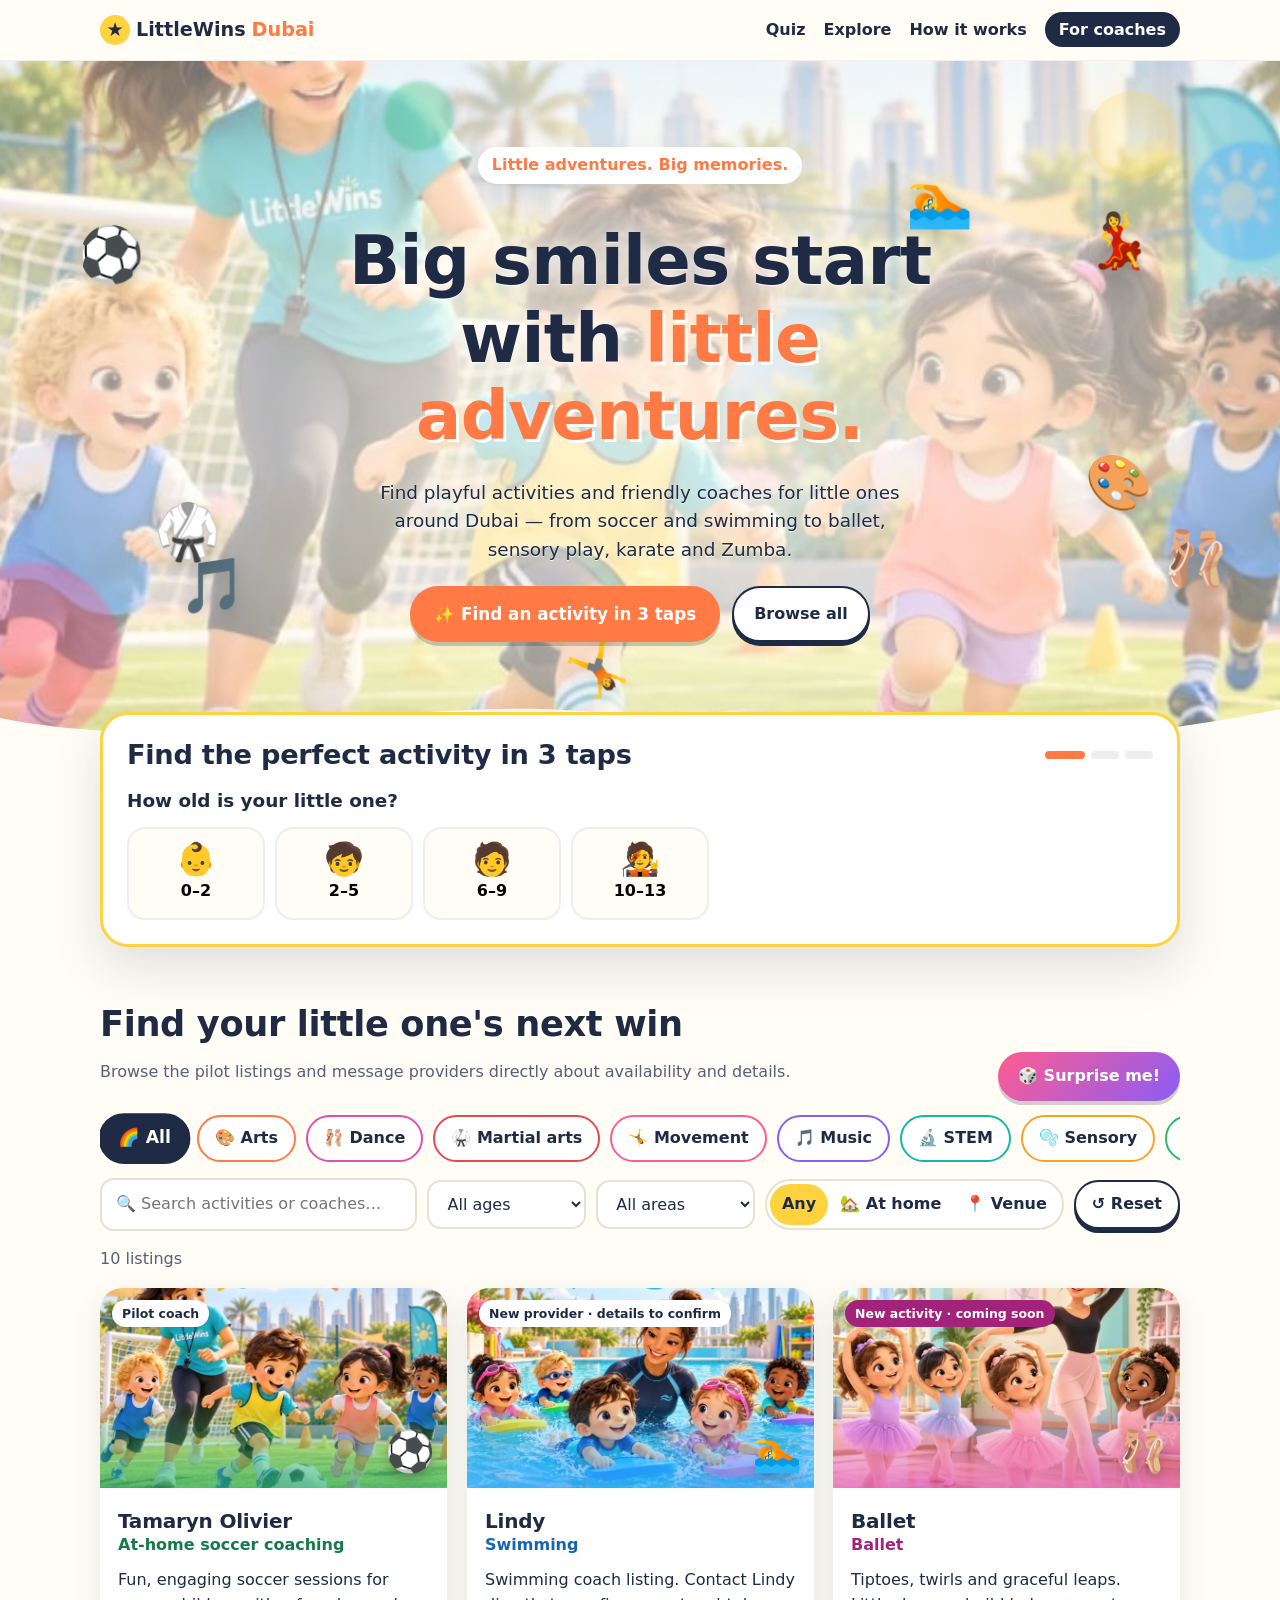
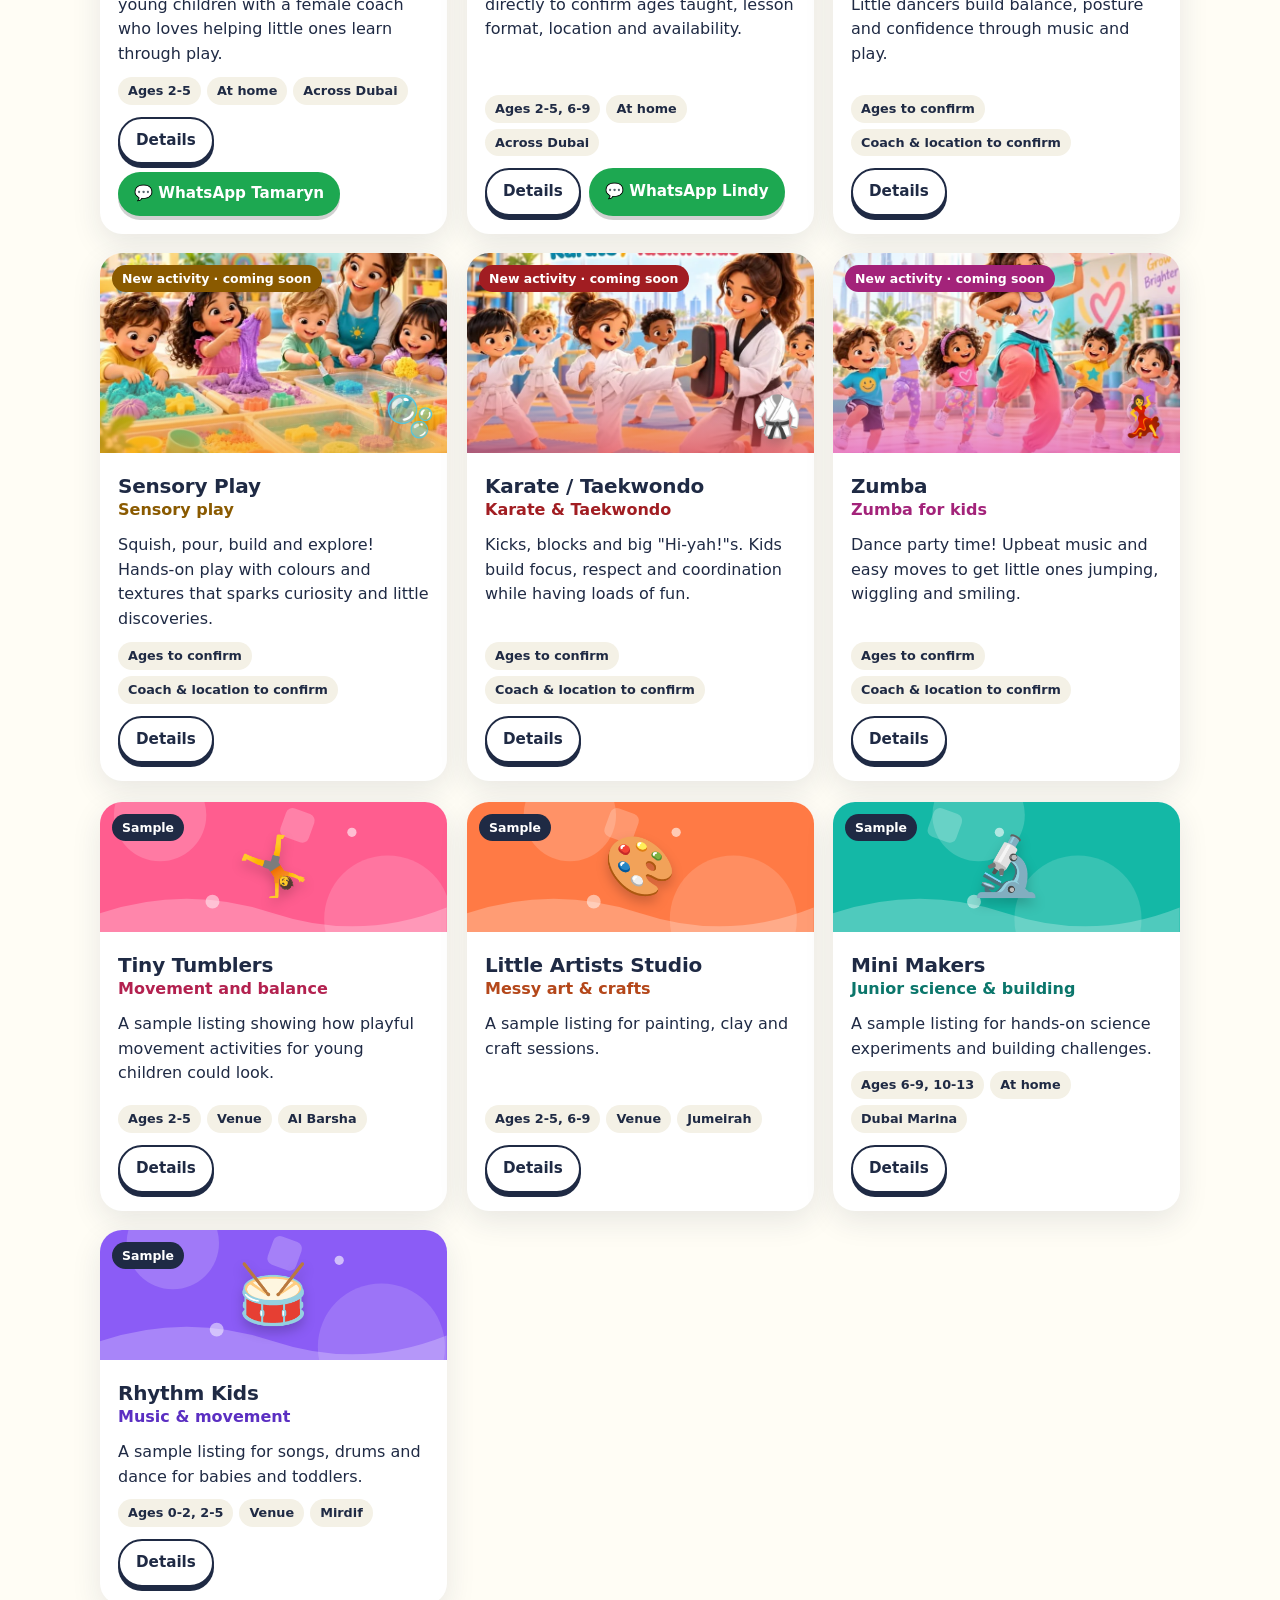
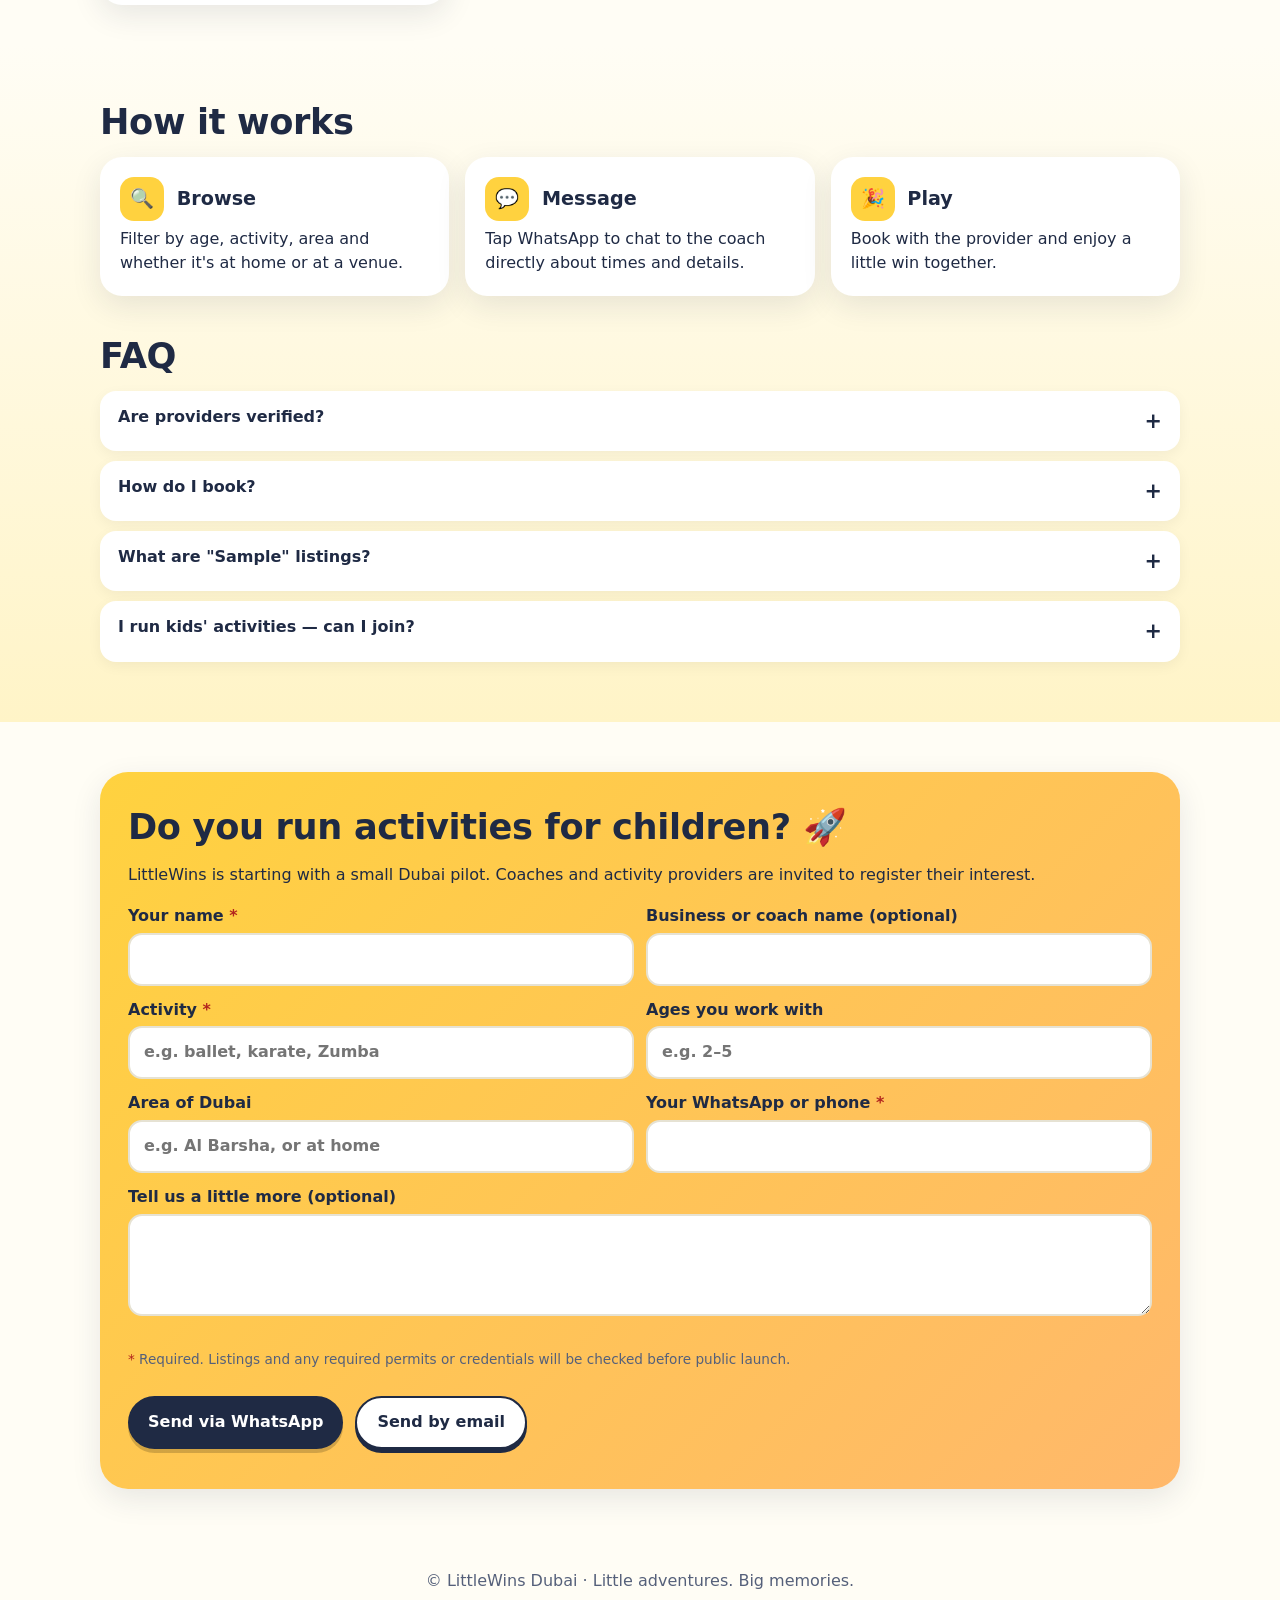
==== preview/index.html @ 43eb69f6 "Preview: Tammy's artwork as hero crossfade + card backgrounds; add Ballet, Sensory Play, Karate/Taek" ====
<!doctype html><html lang="en"><head><meta charset="utf-8"><meta name="robots" content="noindex">
<meta name="viewport" content="width=device-width,initial-scale=1,viewport-fit=cover">
<title>LittleWins Dubai — Fun kids' activities & coaches in Dubai</title>
<meta name="description" content="Find playful activities and friendly coaches for little ones around Dubai, including sports sessions at home. Little adventures. Big memories.">
<meta name="theme-color" content="#FFD23F">
<meta property="og:type" content="website"><meta property="og:title" content="LittleWins Dubai">
<meta property="og:description" content="Little adventures. Big memories. Find fun kids' activities and coaches around Dubai.">
<meta property="og:image" content="../og.png"><meta name="twitter:card" content="summary_large_image">
<link rel="icon" href="data:image/svg+xml,<svg xmlns='http://www.w3.org/2000/svg' viewBox='0 0 100 100'><text y='.9em' font-size='90'>⚽</text></svg>">
<link rel="stylesheet" href="style.css"></head><body>
<a class="skip" href="#browse">Skip to activities</a>
<header class="top"><div class="wrap bar"><a href="#" class="logo"><span class="lg-dot" aria-hidden="true">★</span>LittleWins <span>Dubai</span></a>
<nav aria-label="Main"><a href="#quiz">Quiz</a><a href="#browse">Explore</a><a href="#how">How it works</a><a href="#join" class="pill">For coaches</a></nav></div></header>
<main>
<section class="hero" id="top">
<div class="hero-bg" aria-hidden="true"><span class="slide" style="background-image:url(img/soccer.webp)"></span><span class="slide" style="background-image:url(img/ballet.webp)"></span><span class="slide" style="background-image:url(img/swimming.webp)"></span><span class="slide" style="background-image:url(img/karate.webp)"></span><span class="slide" style="background-image:url(img/zumba.webp)"></span><span class="slide" style="background-image:url(img/sensory.webp)"></span></div><div class="sky" aria-hidden="true"><span class="sun"></span><span class="cloud c1"></span><span class="cloud c2"></span>
<span class="fl f1" data-depth="0.3">⚽</span><span class="fl f2" data-depth="0.6">🎨</span><span class="fl f3" data-depth="0.4">🎵</span><span class="fl f4" data-depth="0.7">🏊</span><span class="fl f5" data-depth="0.5">🤸</span><span class="fl f6" data-depth="0.35">🩰</span><span class="fl f7" data-depth="0.45">🥋</span><span class="fl f8" data-depth="0.55">💃</span>
<span class="blob b1"></span><span class="blob b2"></span><span class="blob b3"></span></div>
<div class="wrap hero-in">
<p class="kicker">Little adventures. Big memories.</p>
<h1 class="pop-words" aria-label="Big smiles start with little adventures."><span>Big</span> <span>smiles</span> <span>start</span> <span>with</span> <span class="hl">little</span> <span class="hl">adventures.</span></h1>
<p class="lead">Find playful activities and friendly coaches for little ones around Dubai — from soccer and swimming to ballet, sensory play, karate and Zumba.</p>
<div class="cta"><a class="btn big" href="#quiz">✨ Find an activity in 3 taps</a><a class="btn ghost" href="#browse">Browse all</a></div>
</div>
<svg class="wave" viewBox="0 0 1440 80" preserveAspectRatio="none" aria-hidden="true"><path d="M0 40 C 240 90 480 0 720 40 S 1200 80 1440 30 V80 H0Z" fill="#FFFDF5"/></svg>
</section>

<section id="quiz" class="wrap reveal"><div class="quiz">
<div class="qhead"><h2>Find the perfect activity in 3 taps</h2><div class="dots" aria-hidden="true"><i></i><i></i><i></i></div></div>
<div class="qstep" data-step="0"><p class="qq">How old is your little one?</p><div class="opts">
<button type="button" data-v="0-2"><b>👶</b>0–2</button><button type="button" data-v="2-5"><b>🧒</b>2–5</button><button type="button" data-v="6-9"><b>🧑</b>6–9</button><button type="button" data-v="10-13"><b>🧑‍🎤</b>10–13</button></div></div>
<div class="qstep" data-step="1" hidden><p class="qq">What do they love?</p><div class="opts" id="qcats"></div></div>
<div class="qstep" data-step="2" hidden><p class="qq">At home or out and about?</p><div class="opts">
<button type="button" data-v="At home"><b>🏡</b>At home</button><button type="button" data-v="Venue"><b>📍</b>Out at a venue</button><button type="button" data-v=""><b>🤷</b>Either</button></div></div>
<div class="qstep" data-step="3" hidden><p class="qq" id="qres" aria-live="polite"></p><div class="cta"><a class="btn" href="#browse">See matches ↓</a><button type="button" class="btn ghost" id="qagain">Start again</button></div></div>
</div></section>

<section id="browse" class="wrap reveal"><div class="bhead"><div><h2>Find your little one's next win</h2>
<p class="muted">Browse the pilot listings and message providers directly about availability and details.</p></div>
<button type="button" id="surprise" class="btn surprise">🎲 Surprise me!</button></div>
<div class="cats" id="cats" role="group" aria-label="Category"></div>
<div class="filters">
<label class="full"><span class="sr">Search</span><input id="q" type="search" placeholder="🔍 Search activities or coaches…"></label>
<label><span class="sr">Age</span><select id="age"><option value="">All ages</option><option value="0-2">0–2 yrs</option><option value="2-5">2–5 yrs</option><option value="6-9">6–9 yrs</option><option value="10-13">10–13 yrs</option></select></label>
<label><span class="sr">Area</span><select id="area"><option value="">All areas</option></select></label>
<div class="seg" role="group" aria-label="Where"><button type="button" data-s="" aria-pressed="true">Any</button><button type="button" data-s="At home" aria-pressed="false">🏡 At home</button><button type="button" data-s="Venue" aria-pressed="false">📍 Venue</button></div>
<button type="button" id="reset" class="btn ghost reset">↺ Reset</button>
</div>
<p id="count" class="muted" aria-live="polite"></p>
<div id="list" class="grid"></div></section>

<section id="how" class="band"><div class="wrap"><h2 class="reveal">How it works</h2><ol class="steps">
<li class="reveal"><b><em>🔍</em> Browse</b><span>Filter by age, activity, area and whether it's at home or at a venue.</span></li>
<li class="reveal"><b><em>💬</em> Message</b><span>Tap WhatsApp to chat to the coach directly about times and details.</span></li>
<li class="reveal"><b><em>🎉</em> Play</b><span>Book with the provider and enjoy a little win together.</span></li></ol>
<h2 class="reveal">FAQ</h2><div class="faq reveal">
<details><summary>Are providers verified?</summary><p>We're a small pilot. Always ask providers about their experience, any required permits and safeguarding before booking.</p></details>
<details><summary>How do I book?</summary><p>Message the provider on WhatsApp. Bookings and arrangements are made directly with them.</p></details>
<details><summary>What are "Sample" listings?</summary><p>They show how listings will look. They aren't real providers and can't be booked.</p></details>
<details><summary>I run kids' activities — can I join?</summary><p>Yes! Fill in the short form below and we'll be in touch.</p></details></div>
</div></section>

<section id="join" class="wrap reveal"><div class="join"><h2>Do you run activities for children? 🚀</h2>
<p>LittleWins is starting with a small Dubai pilot. Coaches and activity providers are invited to register their interest.</p>
<form id="form" novalidate>
<label>Your name <span class="req" aria-hidden="true">*</span><input name="name" required aria-required="true" autocomplete="name"></label>
<label>Business or coach name (optional)<input name="business"></label>
<label>Activity <span class="req" aria-hidden="true">*</span><input name="activity" required aria-required="true" placeholder="e.g. ballet, karate, Zumba"></label>
<label>Ages you work with<input name="ages" placeholder="e.g. 2–5"></label>
<label>Area of Dubai<input name="area" placeholder="e.g. Al Barsha, or at home"></label>
<label>Your WhatsApp or phone <span class="req" aria-hidden="true">*</span><input name="phone" required aria-required="true" type="tel" autocomplete="tel"></label>
<label class="full">Tell us a little more (optional)<textarea name="notes" rows="3"></textarea></label>
<p class="muted small full"><span class="req">*</span> Required. Listings and any required permits or credentials will be checked before public launch.</p>
<div class="cta full"><button class="btn" type="submit" data-via="wa">Send via WhatsApp</button><button class="btn ghost" type="submit" data-via="mail">Send by email</button></div>
<p id="err" class="err full" role="alert"></p></form>
<div id="thanks" class="thanks" hidden tabindex="-1"><div class="big-emoji" aria-hidden="true">🎉</div><h3>Thank you!</h3><p>Your details are ready to send — just press send in the app that opened. We'll be in touch soon.</p></div>
</div></section>
</main>
<dialog id="dlg" aria-labelledby="dlg-t"><div id="dlg-body"></div><button class="close" aria-label="Close">✕</button></dialog>
<footer class="wrap foot">© LittleWins Dubai · Little adventures. Big memories.</footer>
<nav class="dock" aria-label="Quick actions"><a href="#browse"><b>🔍</b>Explore</a><a href="#quiz"><b>✨</b>Quiz</a><button type="button" id="dock-surprise"><b>🎲</b>Surprise</button><a href="#join"><b>🙋</b>Join</a></nav>
<canvas id="confetti" aria-hidden="true"></canvas>
<script src="data.js"></script><script src="app.js"></script></body></html>
---- preview/style.css ----
:root{--y:#FFD23F;--y2:#FFE680;--ink:#1F2A44;--mut:#55607a;--bg:#FFFDF5;--card:#fff;--o:#FF7A45;--p:#FF5D8F;--b:#3DA5FF;--g:#2BB673;--v:#8B5CF6;--t:#14B8A6;--wa:#1DA851;--r:22px;--sh:0 10px 30px rgba(31,42,68,.10)}
[hidden]{display:none!important}
*{box-sizing:border-box}html{scroll-behavior:smooth}
body{margin:0;font:16px/1.55 ui-rounded,"SF Pro Rounded","Nunito",system-ui,-apple-system,"Segoe UI",Roboto,sans-serif;color:var(--ink);background:var(--bg);overflow-x:hidden}
.wrap{max-width:1120px;margin:0 auto;padding:0 20px}
h1,h2,h3{line-height:1.15;margin:.2em 0 .4em;letter-spacing:-.01em}h2{font-size:clamp(1.5rem,4vw,2.2rem)}
a{color:inherit}.muted{color:var(--mut)}.small{font-size:.85rem}
.sr{position:absolute;width:1px;height:1px;overflow:hidden;clip:rect(0 0 0 0)}
.skip{position:absolute;left:-999px;top:8px;background:#fff;padding:8px 12px;border-radius:8px;z-index:99}.skip:focus{left:8px}
:focus-visible{outline:3px solid var(--v);outline-offset:3px;border-radius:10px}
.top{position:sticky;top:0;z-index:20;background:rgba(255,253,245,.85);backdrop-filter:blur(10px);border-bottom:1px solid rgba(0,0,0,.05)}
.bar{display:flex;align-items:center;justify-content:space-between;height:60px}
.logo{font-weight:900;font-size:1.2rem;text-decoration:none;display:flex;align-items:center;gap:6px}.logo span:last-child{color:var(--o)}
.lg-dot{display:inline-grid;place-items:center;width:30px;height:30px;border-radius:50%;background:var(--y);animation:spin 8s linear infinite}
.top nav a{margin-left:18px;text-decoration:none;font-weight:700}.top nav .pill{background:var(--ink);color:#fff;padding:8px 14px;border-radius:99px}
.btn{display:inline-flex;align-items:center;justify-content:center;gap:6px;border:0;cursor:pointer;font:inherit;font-weight:800;padding:12px 20px;border-radius:99px;background:var(--ink);color:#fff;text-decoration:none;transition:transform .15s,box-shadow .2s,background .2s;box-shadow:0 4px 0 rgba(0,0,0,.18)}
.btn:hover{transform:translateY(-2px);box-shadow:0 7px 0 rgba(0,0,0,.18)}.btn:active{transform:translateY(2px) scale(.97);box-shadow:0 1px 0 rgba(0,0,0,.18)}
.btn.ghost{background:#fff;color:var(--ink);border:2px solid var(--ink);box-shadow:0 4px 0 var(--ink)}
.btn.big{font-size:1.05rem;padding:15px 24px;background:var(--o)}.btn.wa{background:var(--wa)}
/* hero */
.hero{position:relative;overflow:hidden;background:linear-gradient(180deg,#8FD3FF 0%,#C9ECFF 35%,var(--y2) 75%,var(--y) 100%);padding:70px 0 110px}
.hero-in{position:relative;z-index:2;max-width:760px;text-align:center}
.kicker{display:inline-block;background:#fff;padding:6px 14px;border-radius:99px;font-weight:800;color:var(--o);box-shadow:var(--sh);animation:drop .7s cubic-bezier(.3,1.6,.5,1) both}
h1{font-size:clamp(2.2rem,8vw,4.2rem);font-weight:900;margin:.35em 0}
.pop-words span{display:inline-block;animation:pop .6s cubic-bezier(.3,1.6,.5,1) both}
.pop-words span:nth-child(1){animation-delay:.1s}.pop-words span:nth-child(2){animation-delay:.2s}.pop-words span:nth-child(3){animation-delay:.3s}.pop-words span:nth-child(4){animation-delay:.4s}.pop-words span:nth-child(5){animation-delay:.55s}.pop-words span:nth-child(6){animation-delay:.7s}
.hl{color:var(--o);text-shadow:3px 3px 0 #fff}
.lead{font-size:1.15rem;max-width:560px;margin:0 auto 22px;animation:fade 1s .8s both}.hero .cta{justify-content:center;animation:fade 1s 1s both}
.cta{display:flex;gap:12px;flex-wrap:wrap}
.sky{position:absolute;inset:0;z-index:1;pointer-events:none}
.sun{position:absolute;top:30px;right:8%;width:90px;height:90px;border-radius:50%;background:radial-gradient(circle,#FFF3B0,#FFC93C);box-shadow:0 0 60px #FFE27A;animation:pulse 4s ease-in-out infinite}
.cloud{position:absolute;background:#fff;border-radius:99px;opacity:.85;height:28px}
.cloud::before,.cloud::after{content:"";position:absolute;background:#fff;border-radius:50%}
.c1{top:60px;left:-120px;width:110px;animation:drift 38s linear infinite}.c1::before{width:50px;height:50px;top:-24px;left:18px}.c1::after{width:36px;height:36px;top:-14px;left:56px}
.c2{top:150px;left:-160px;width:140px;animation:drift 52s linear 8s infinite}.c2::before{width:60px;height:60px;top:-30px;left:24px}.c2::after{width:44px;height:44px;top:-18px;left:74px}
.fl{position:absolute;font-size:clamp(28px,5vw,54px);filter:drop-shadow(0 6px 8px rgba(0,0,0,.15));animation:float 6s ease-in-out infinite;will-change:transform}
.f1{left:6%;top:22%}.f2{right:10%;top:55%;animation-delay:-1s}.f3{left:14%;bottom:18%;animation-delay:-2s}.f4{right:24%;top:14%;animation-delay:-3s}.f5{left:44%;bottom:6%;animation-delay:-4s}.f6{right:4%;bottom:22%;animation-delay:-5s}
.blob{position:absolute;border-radius:50%;opacity:.35;filter:blur(2px)}.b1{width:180px;height:180px;background:var(--p);left:-60px;bottom:10px}.b2{width:120px;height:120px;background:var(--b);right:-30px;top:80px}.b3{width:70px;height:70px;background:var(--g);left:30%;top:20px}
.wave{position:absolute;bottom:-1px;left:0;width:100%;height:70px;z-index:2}
/* quiz */
#quiz{margin-top:-40px;position:relative;z-index:3}
.quiz{background:#fff;border-radius:28px;padding:24px;box-shadow:0 20px 50px rgba(31,42,68,.14);border:3px solid var(--y)}
.qhead{display:flex;justify-content:space-between;align-items:center;gap:12px;flex-wrap:wrap}.qhead h2{font-size:clamp(1.25rem,4vw,1.7rem);margin:0}
.dots{display:flex;gap:6px}.dots i{width:28px;height:8px;border-radius:9px;background:#eee;transition:background .3s,width .3s}.dots i.on{background:var(--o);width:40px}
.qq{font-weight:800;font-size:1.15rem;margin:16px 0 12px}
.opts{display:grid;grid-template-columns:repeat(auto-fill,minmax(130px,1fr));gap:10px}
.opts button{font:inherit;font-weight:800;border:2px solid #eee;background:var(--bg);border-radius:18px;padding:14px 8px;cursor:pointer;display:flex;flex-direction:column;align-items:center;gap:4px;transition:transform .15s,border-color .2s,background .2s}
.opts button b{font-size:2rem;line-height:1}.opts button:hover{transform:translateY(-3px) rotate(-1deg);border-color:var(--y)}.opts button:active{transform:scale(.94)}
.qstep{animation:slidein .35s ease both}
/* browse */
#browse{padding-top:50px;padding-bottom:40px}
.bhead{display:flex;justify-content:space-between;align-items:flex-end;gap:16px;flex-wrap:wrap}
.surprise{background:linear-gradient(135deg,var(--p),var(--v));font-size:1rem}
.surprise.shake{animation:shake .5s}
.cats{display:flex;gap:10px;overflow-x:auto;padding:14px 2px 8px;scrollbar-width:none;-webkit-overflow-scrolling:touch}.cats::-webkit-scrollbar{display:none}
.chip{flex:none;font:inherit;font-weight:800;border:2px solid var(--c,#ddd);background:#fff;color:var(--ink);padding:9px 16px;border-radius:99px;cursor:pointer;transition:transform .2s cubic-bezier(.3,1.6,.5,1),background .2s,color .2s}
.chip:hover{transform:translateY(-2px)}.chip[aria-pressed=true]{background:var(--c,var(--ink));color:#fff;transform:scale(1.08)}
.chip.bump{animation:bump .4s}
.filters{display:grid;grid-template-columns:2fr 1fr 1fr auto auto;gap:10px;align-items:center;margin:8px 0 6px}
input,select,textarea{font:inherit;width:100%;padding:12px 14px;border:2px solid #e6e2d3;border-radius:14px;background:#fff;color:var(--ink);transition:border-color .2s,box-shadow .2s}
input:focus,select:focus,textarea:focus{border-color:var(--o);box-shadow:0 0 0 4px rgba(255,122,69,.18);outline:none}
.seg{display:flex;background:#fff;border:2px solid #e6e2d3;border-radius:99px;padding:3px}
.seg button{font:inherit;font-weight:700;border:0;background:none;padding:8px 12px;border-radius:99px;cursor:pointer;white-space:nowrap;color:var(--ink)}.seg button[aria-pressed=true]{background:var(--y)}
.reset{padding:10px 16px}
.grid{display:grid;grid-template-columns:repeat(auto-fill,minmax(290px,1fr));gap:20px;margin-top:10px}
.card{position:relative;background:var(--card);border-radius:var(--r);overflow:hidden;box-shadow:var(--sh);display:flex;flex-direction:column;transition:transform .25s cubic-bezier(.3,1.4,.5,1),box-shadow .25s;animation:cardin .45s cubic-bezier(.3,1.3,.5,1) both;animation-delay:calc(var(--i,0)*60ms)}
.card:hover{transform:translateY(-6px) rotate(-.4deg);box-shadow:0 18px 40px rgba(31,42,68,.18)}
.card.picked{animation:picked 1s ease;outline:4px solid var(--p);outline-offset:3px}
.card.roll{transform:scale(1.04);box-shadow:0 0 0 4px var(--y)}
.art{height:130px;position:relative;background:var(--c);display:grid;place-items:center;overflow:hidden}
.art svg{position:absolute;inset:0;width:100%;height:100%}
.art .em{position:relative;font-size:58px;filter:drop-shadow(0 6px 6px rgba(0,0,0,.2));transition:transform .3s cubic-bezier(.3,1.6,.5,1)}
.card:hover .art .em{transform:scale(1.18) rotate(-8deg)}
.cbody{padding:16px 18px 18px;display:flex;flex-direction:column;flex:1}
.cbody h3{margin:6px 0 0;font-size:1.25rem}.sub{margin:0 0 8px;color:var(--c2,var(--o));font-weight:800}
.cbody>p{margin:0 0 10px}
.badge{position:absolute;top:12px;left:12px;background:#fff;font-size:.78rem;font-weight:800;padding:4px 10px;border-radius:99px;z-index:2}
.badge.s{background:var(--ink);color:#fff}
.chips{display:flex;flex-wrap:wrap;gap:6px;margin:auto 0 12px}.chips span{background:#F4F1E6;font-size:.8rem;padding:4px 10px;border-radius:99px;font-weight:700}
.acts{display:flex;gap:8px;flex-wrap:wrap}.acts .btn{padding:10px 16px;font-size:.95rem}
.empty{grid-column:1/-1;text-align:center;padding:40px 20px;background:#fff;border-radius:var(--r);border:3px dashed var(--y);animation:cardin .4s both}
.empty .big-emoji{font-size:60px;display:inline-block;animation:wobble 2s ease-in-out infinite}
/* how */
.band{background:linear-gradient(180deg,var(--bg),#FFF4C7);padding:50px 0}
.steps{list-style:none;padding:0;display:grid;grid-template-columns:repeat(3,1fr);gap:16px;margin:0 0 40px}
.steps li{background:#fff;border-radius:var(--r);padding:20px;box-shadow:var(--sh);display:flex;flex-direction:column;gap:6px;transition:transform .2s}.steps li:hover{transform:translateY(-4px) rotate(.5deg)}
.steps b{font-size:1.2rem}.steps em{font-style:normal;display:inline-grid;place-items:center;width:44px;height:44px;border-radius:14px;background:var(--y);margin-right:6px}
.faq details{background:#fff;border-radius:16px;padding:14px 18px;margin:0 0 10px;box-shadow:0 4px 14px rgba(0,0,0,.05)}
.faq summary{font-weight:800;cursor:pointer;list-style:none;display:flex;justify-content:space-between}.faq summary::after{content:"+";font-size:1.3rem;transition:transform .2s}.faq details[open] summary::after{transform:rotate(45deg)}
.faq details p{margin:8px 0 0;animation:fade .3s}
/* join */
#join{padding:50px 20px 60px}
.join{background:linear-gradient(135deg,var(--y),#FFB86B);border-radius:28px;padding:28px;box-shadow:var(--sh)}
#form{display:grid;grid-template-columns:1fr 1fr;gap:12px;margin-top:14px}#form label{font-weight:700;display:block}#form label input,#form label textarea{margin-top:4px}#form .full{grid-column:1/-1}
#form [aria-invalid=true]{border-color:#D0342C;animation:shake .4s}.req{color:#B3261E}.err{color:#8E1B14;font-weight:800;margin:0}
.thanks{text-align:center;background:#fff;border-radius:22px;padding:30px;animation:pop .6s cubic-bezier(.3,1.6,.5,1)}.thanks .big-emoji{font-size:64px;animation:wobble 1.5s ease-in-out infinite;display:inline-block}
.foot{padding:20px 20px 100px;text-align:center;color:var(--mut)}
dialog{border:0;border-radius:26px;padding:0;max-width:520px;width:calc(100% - 28px);box-shadow:0 30px 80px rgba(0,0,0,.3);color:var(--ink)}
dialog[open]{animation:dlgin .4s cubic-bezier(.3,1.5,.5,1)}dialog::backdrop{background:rgba(31,42,68,.5);backdrop-filter:blur(3px)}
#dlg-body .art{height:150px}#dlg-body .cbody{padding:20px 22px 22px}
.close{position:absolute;top:10px;right:10px;width:40px;height:40px;border-radius:50%;border:0;background:#fff;font-size:1.1rem;cursor:pointer;box-shadow:var(--sh);z-index:3}
.dock{display:none}
#confetti{position:fixed;inset:0;pointer-events:none;z-index:100;width:100%;height:100%}
.reveal{opacity:0;transform:translateY(24px);transition:opacity .6s ease,transform .6s cubic-bezier(.3,1.3,.5,1)}.reveal.in{opacity:1;transform:none}
@keyframes pop{0%{opacity:0;transform:translateY(30px) scale(.6)}100%{opacity:1;transform:none}}
@keyframes drop{0%{opacity:0;transform:translateY(-30px)}100%{opacity:1;transform:none}}
@keyframes fade{from{opacity:0}to{opacity:1}}
@keyframes float{0%,100%{translate:0 0;rotate:-6deg}50%{translate:0 -18px;rotate:8deg}}
@keyframes drift{to{transform:translateX(calc(100vw + 300px))}}
@keyframes pulse{50%{transform:scale(1.08)}}
@keyframes spin{to{transform:rotate(360deg)}}
@keyframes slidein{from{opacity:0;transform:translateX(30px)}to{opacity:1;transform:none}}
@keyframes cardin{from{opacity:0;transform:translateY(20px) scale(.95)}to{opacity:1;transform:none}}
@keyframes picked{0%{transform:scale(1)}30%{transform:scale(1.07) rotate(-2deg)}60%{transform:scale(.98) rotate(1deg)}100%{transform:scale(1)}}
@keyframes shake{20%,60%{transform:translateX(-5px)}40%,80%{transform:translateX(5px)}}
@keyframes bump{50%{transform:scale(1.18)}}
@keyframes wobble{50%{transform:rotate(-12deg) scale(1.1)}}
@keyframes dlgin{from{opacity:0;transform:translateY(40px) scale(.9)}to{opacity:1;transform:none}}
@media (max-width:820px){
.top nav a:not(.pill){display:none}
.filters{grid-template-columns:1fr 1fr}.filters .full,.seg{grid-column:1/-1}.seg button{flex:1}.reset{grid-column:1/-1}
.steps{grid-template-columns:1fr}#form{grid-template-columns:1fr}
.hero{padding:44px 0 100px}.sun{width:60px;height:60px;top:16px}
.dock{display:grid;grid-template-columns:repeat(4,1fr);position:fixed;left:10px;right:10px;bottom:calc(10px + env(safe-area-inset-bottom));z-index:30;background:var(--ink);border-radius:22px;padding:6px;box-shadow:0 10px 30px rgba(0,0,0,.3)}
.dock a,.dock button{font:inherit;font-size:.78rem;font-weight:800;color:#fff;text-decoration:none;background:none;border:0;display:flex;flex-direction:column;align-items:center;gap:2px;padding:6px 0;border-radius:16px;cursor:pointer}
.dock b{font-size:1.25rem}.dock a:active,.dock button:active{background:rgba(255,255,255,.15);transform:scale(.94)}
}
@media (prefers-reduced-motion:reduce){*,*::before,*::after{animation:none!important;transition:none!important;scroll-behavior:auto!important}.reveal{opacity:1;transform:none}}
@media (max-width:820px){.fl{font-size:30px;opacity:.85}.f2{top:auto;bottom:30%;right:4%}.f6,.f7,.f8{display:none}.f3{bottom:12%;left:4%}.f1{top:16%;left:3%}}

.sticker{position:fixed;top:42%;z-index:60;pointer-events:none;background:#fff;color:#1F2A44;font-weight:800;font-size:1.05rem;padding:.6rem 1rem;border-radius:999px;border:3px solid #FFC93C;box-shadow:0 10px 24px rgba(31,42,68,.25);white-space:nowrap;animation:stickerFloat 4.4s ease-out both}
.sticker.s2{color:#E8590C;border-color:#FF8A3D;top:50%}
@keyframes stickerFloat{0%{opacity:0;transform:translateY(40px) scale(.6) rotate(-8deg)}12%{opacity:1;transform:translateY(0) scale(1.08) rotate(4deg)}25%{transform:translateY(-10px) scale(1) rotate(-3deg)}50%{transform:translateY(-40px) rotate(3deg)}80%{opacity:1;transform:translateY(-80px) rotate(-2deg)}100%{opacity:0;transform:translateY(-120px) rotate(0)}}
@media (prefers-reduced-motion:reduce){.sticker{animation:none!important;opacity:1}}

/* Artwork backgrounds (preview) */
.hero-bg{position:absolute;inset:0;z-index:0;pointer-events:none}
.hero-bg .slide{position:absolute;inset:-4%;background-size:cover;background-position:center 60%;opacity:0;transform:scale(1.06);transition:opacity 1.4s ease,transform 6s ease}
.hero-bg .slide.on{opacity:1;transform:scale(1)}
.hero-bg::after{content:"";position:absolute;inset:0;background:radial-gradient(ellipse at center,rgba(255,253,245,.82) 0%,rgba(255,253,245,.62) 55%,rgba(255,253,245,.35) 100%)}
.hero .sky .sun,.hero .sky .cloud,.hero .sky .blob{opacity:.35}
.hero-in h1,.hero-in .lead,.hero-in .kicker{text-shadow:0 1px 0 rgba(255,255,255,.8),0 0 18px rgba(255,255,255,.9)}
.fl.f7{left:12%;top:62%}.fl.f8{right:10%;top:20%}
.art.pic{height:200px;background-size:cover;background-position:center 62%;place-items:end end}
.art.pic::after{content:"";position:absolute;inset:0;background:linear-gradient(180deg,rgba(0,0,0,0) 55%,color-mix(in srgb,var(--c) 70%,transparent) 100%)}
.art.pic .em{z-index:1;font-size:40px;margin:0 12px 6px 0}
.card:hover .art.pic{background-size:110%}
.badge.n{background:var(--c2,#1F2A44);color:#fff}
@media (prefers-reduced-motion: reduce){.hero-bg .slide{transition:none;transform:none}}
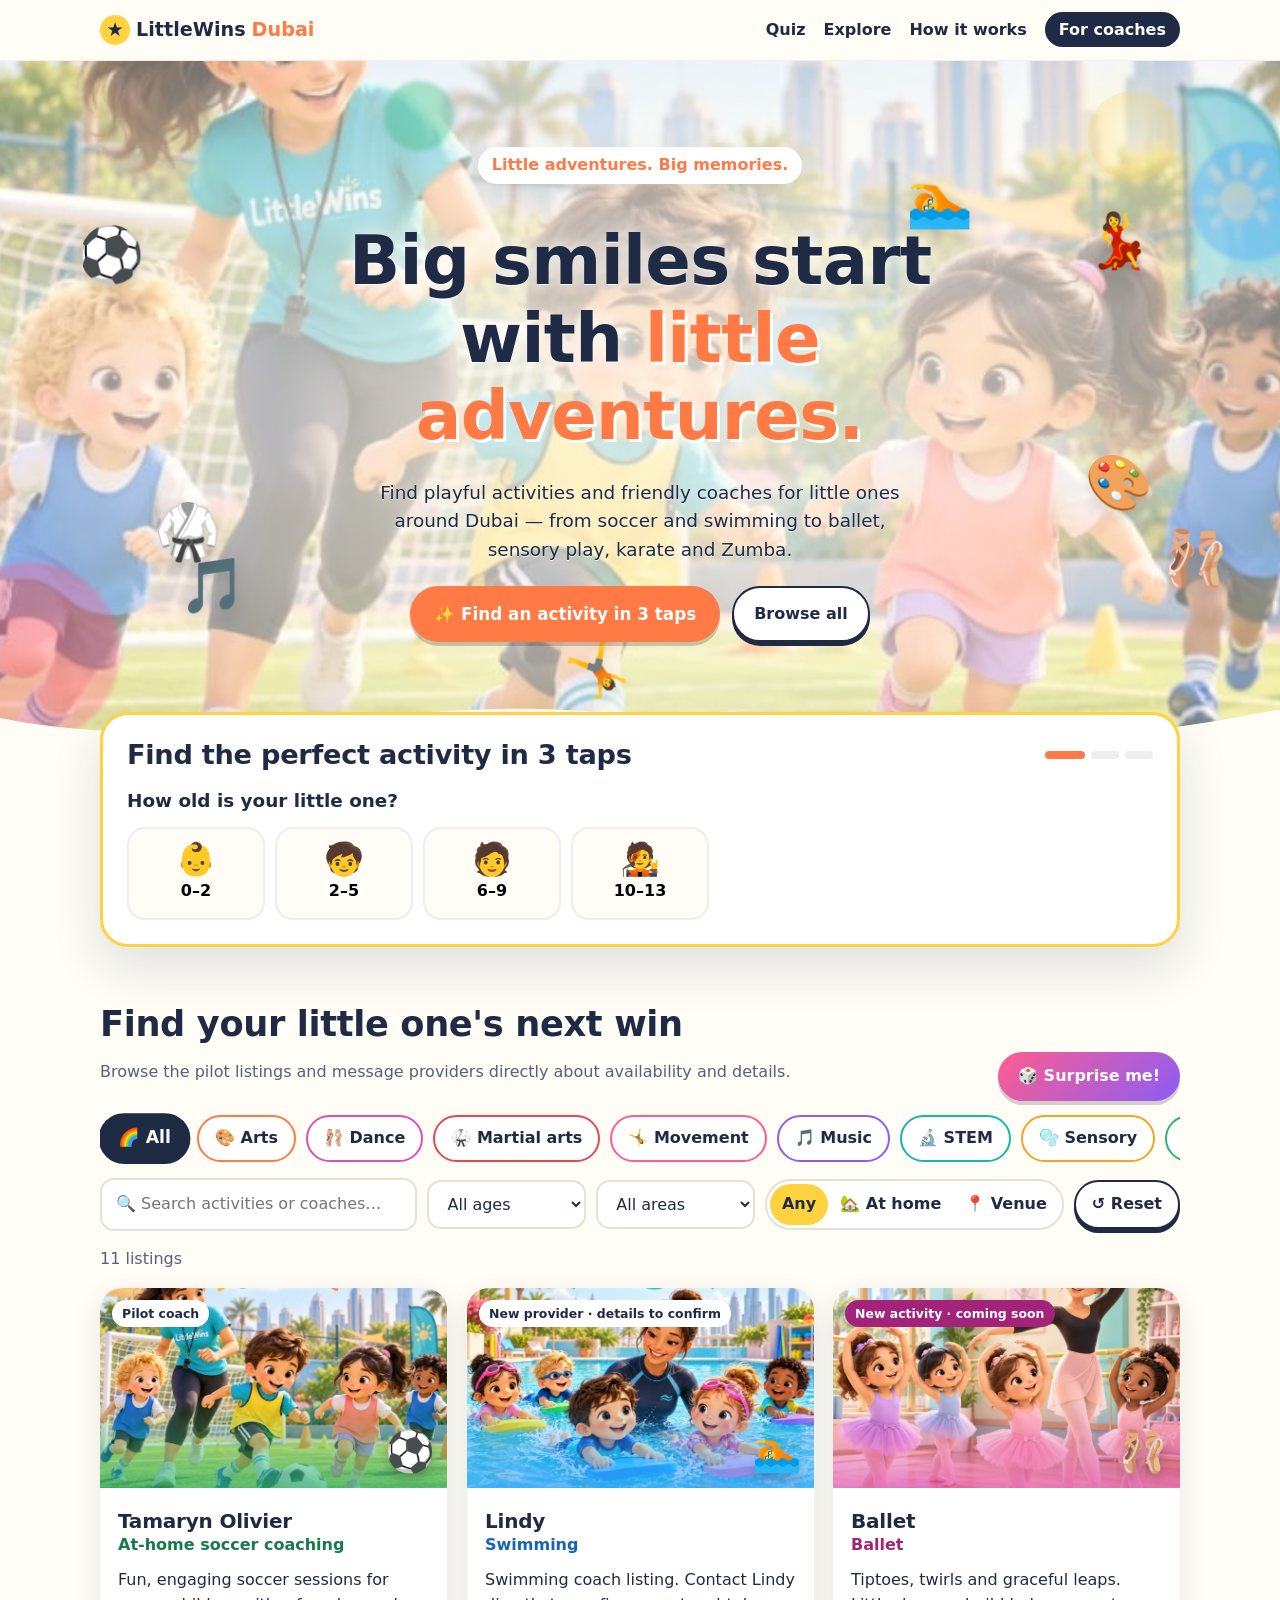
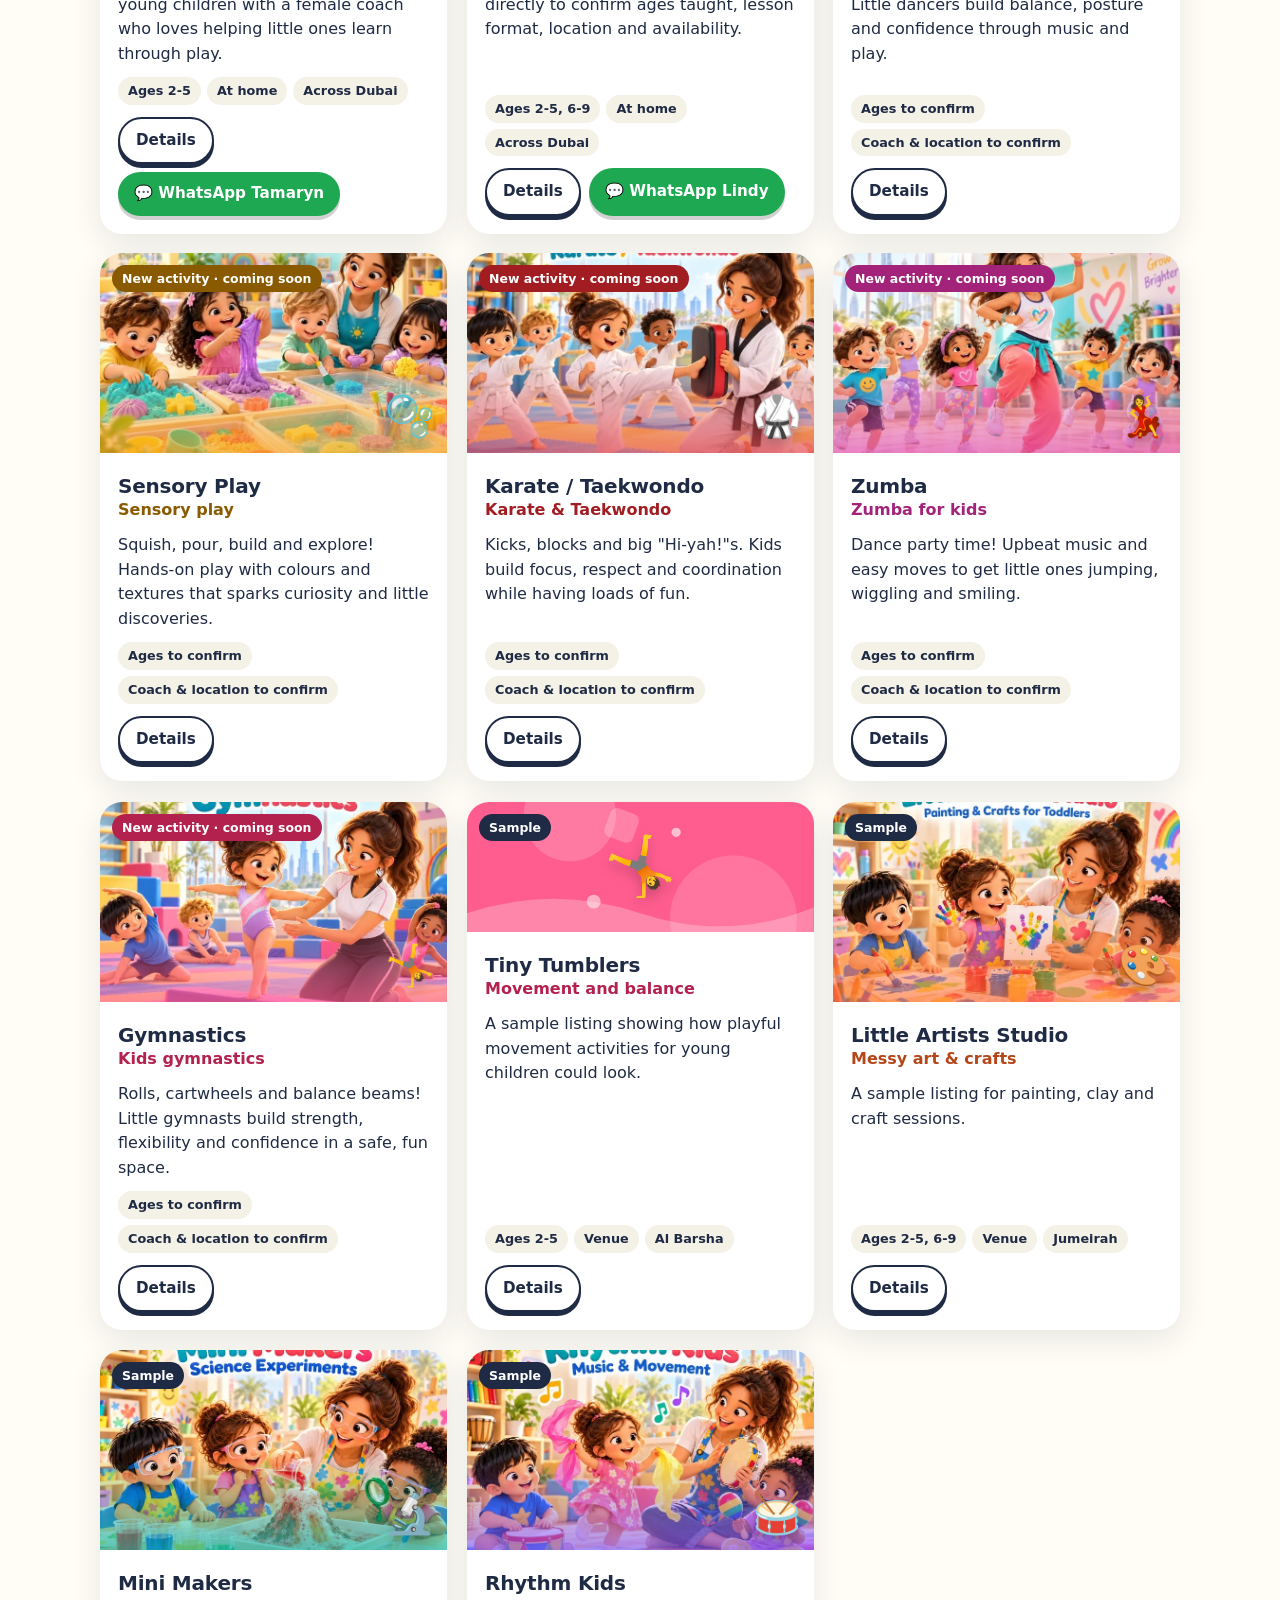
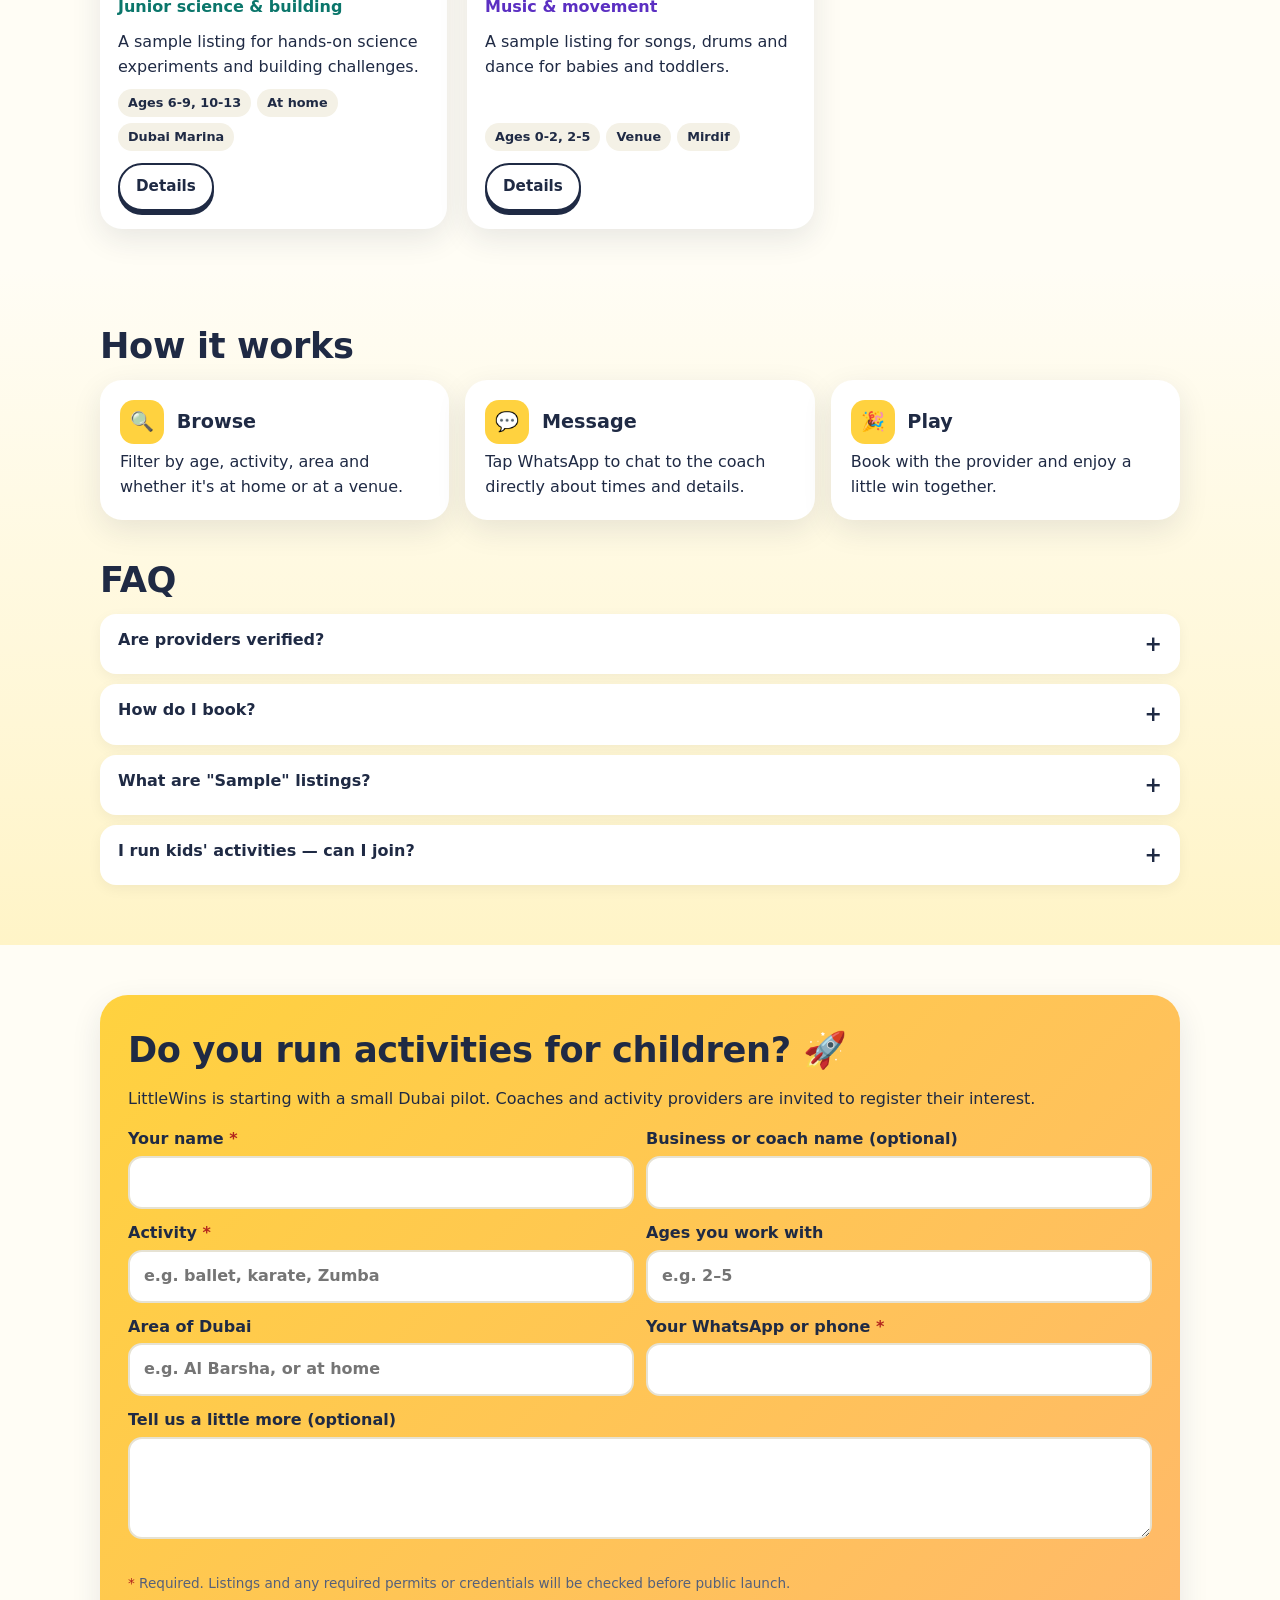
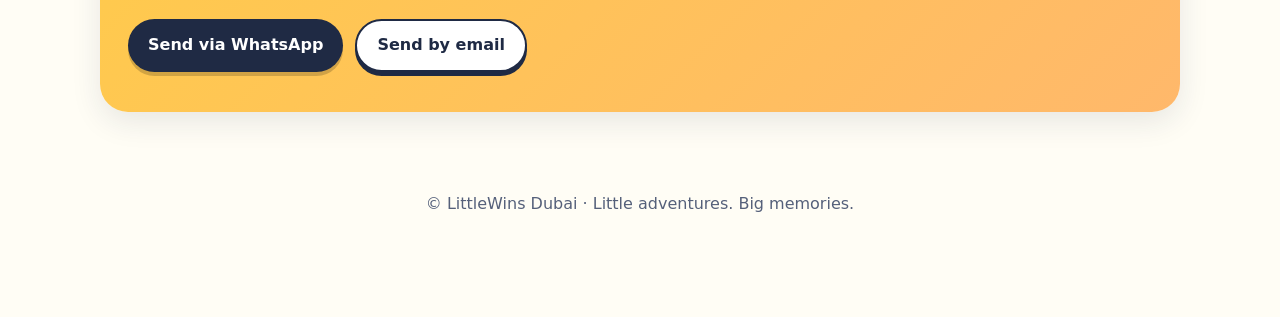
==== commit 7996ff05: "Preview: Tammy's artwork for Little Artists, Mini Makers, Rhythm Kids; add Gymnastics (coming soon);" ====
--- a/preview/index.html
+++ b/preview/index.html
@@ -13,7 +13,7 @@
 <nav aria-label="Main"><a href="#quiz">Quiz</a><a href="#browse">Explore</a><a href="#how">How it works</a><a href="#join" class="pill">For coaches</a></nav></div></header>
 <main>
 <section class="hero" id="top">
-<div class="hero-bg" aria-hidden="true"><span class="slide" style="background-image:url(img/soccer.webp)"></span><span class="slide" style="background-image:url(img/ballet.webp)"></span><span class="slide" style="background-image:url(img/swimming.webp)"></span><span class="slide" style="background-image:url(img/karate.webp)"></span><span class="slide" style="background-image:url(img/zumba.webp)"></span><span class="slide" style="background-image:url(img/sensory.webp)"></span></div><div class="sky" aria-hidden="true"><span class="sun"></span><span class="cloud c1"></span><span class="cloud c2"></span>
+<div class="hero-bg" aria-hidden="true"><span class="slide" style="background-image:url(img/soccer.webp)"></span><span class="slide" style="background-image:url(img/ballet.webp)"></span><span class="slide" style="background-image:url(img/swimming.webp)"></span><span class="slide" style="background-image:url(img/karate.webp)"></span><span class="slide" style="background-image:url(img/zumba.webp)"></span><span class="slide" style="background-image:url(img/sensory.webp)"></span><span class="slide" style="background-image:url(img/gymnastics.webp)"></span><span class="slide" style="background-image:url(img/artists.webp)"></span><span class="slide" style="background-image:url(img/minimakers.webp)"></span><span class="slide" style="background-image:url(img/rhythm.webp)"></span></div><div class="sky" aria-hidden="true"><span class="sun"></span><span class="cloud c1"></span><span class="cloud c2"></span>
 <span class="fl f1" data-depth="0.3">⚽</span><span class="fl f2" data-depth="0.6">🎨</span><span class="fl f3" data-depth="0.4">🎵</span><span class="fl f4" data-depth="0.7">🏊</span><span class="fl f5" data-depth="0.5">🤸</span><span class="fl f6" data-depth="0.35">🩰</span><span class="fl f7" data-depth="0.45">🥋</span><span class="fl f8" data-depth="0.55">💃</span>
 <span class="blob b1"></span><span class="blob b2"></span><span class="blob b3"></span></div>
 <div class="wrap hero-in">
